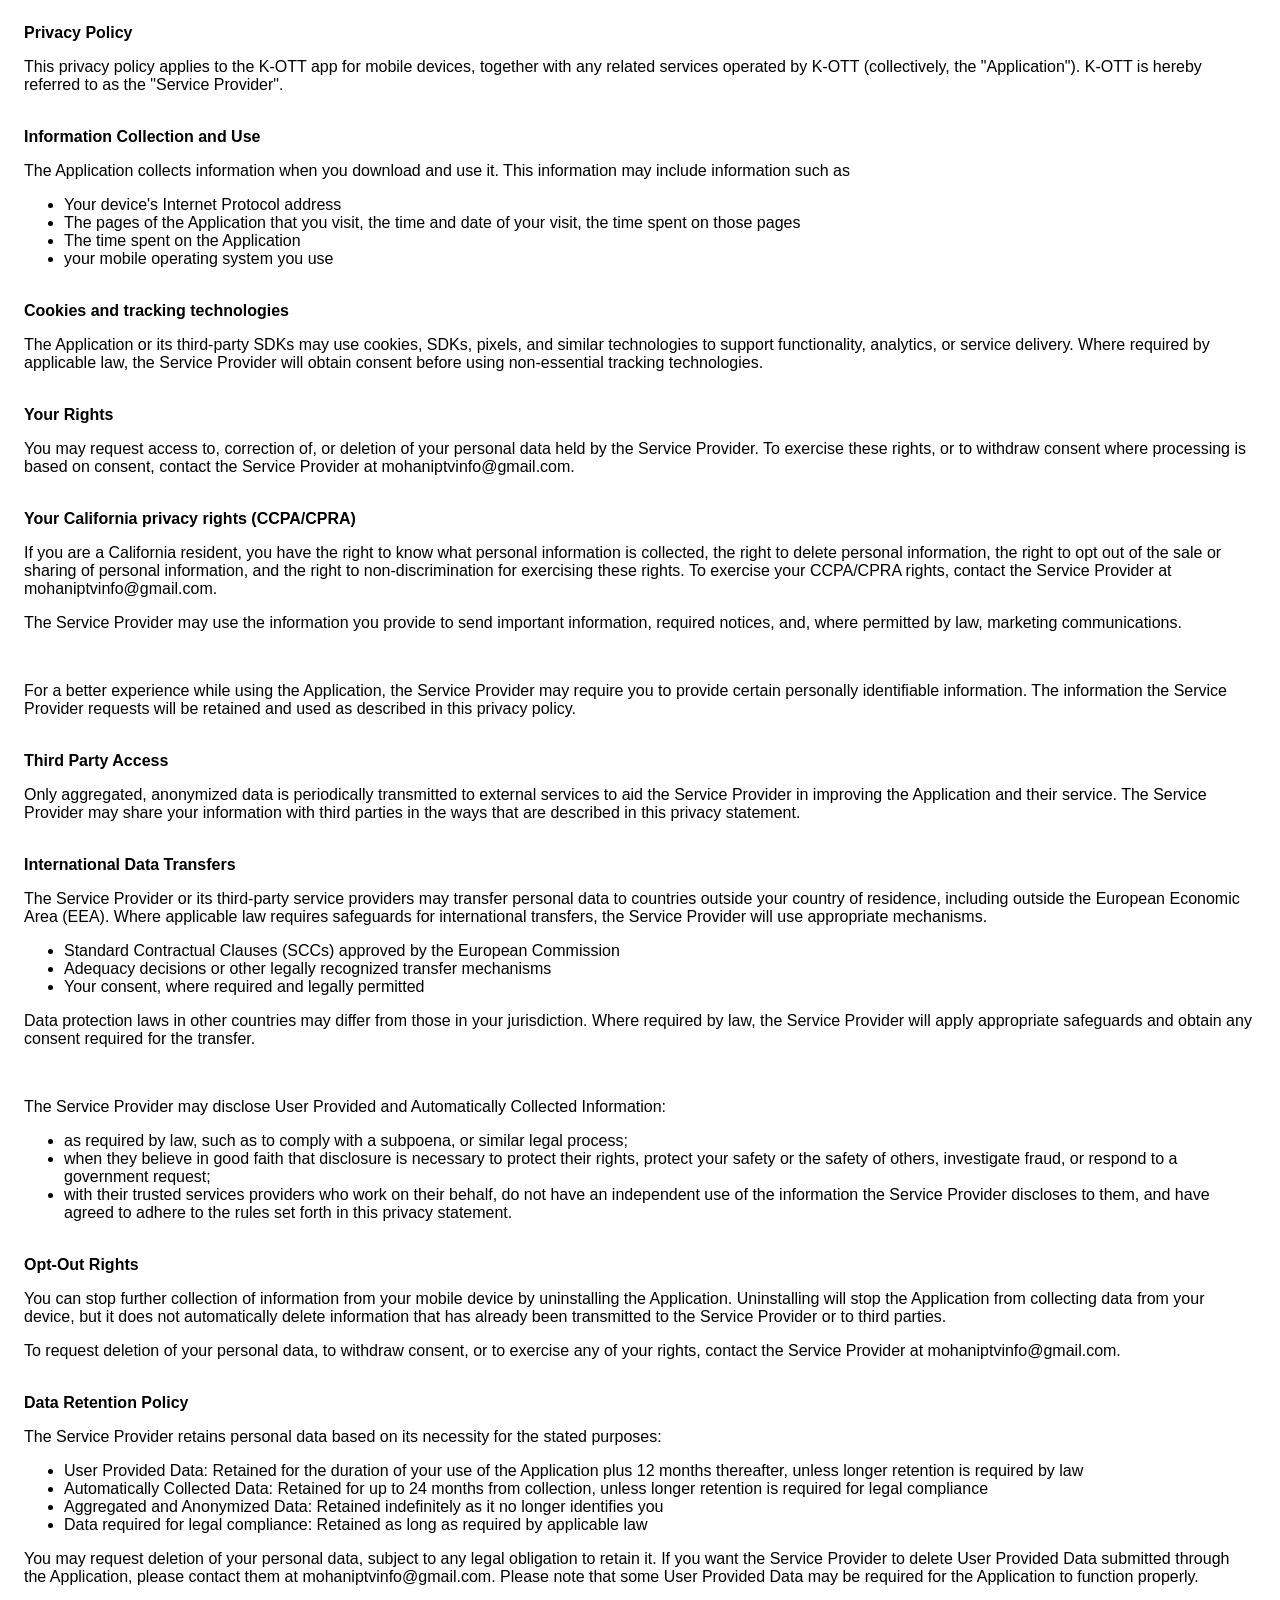
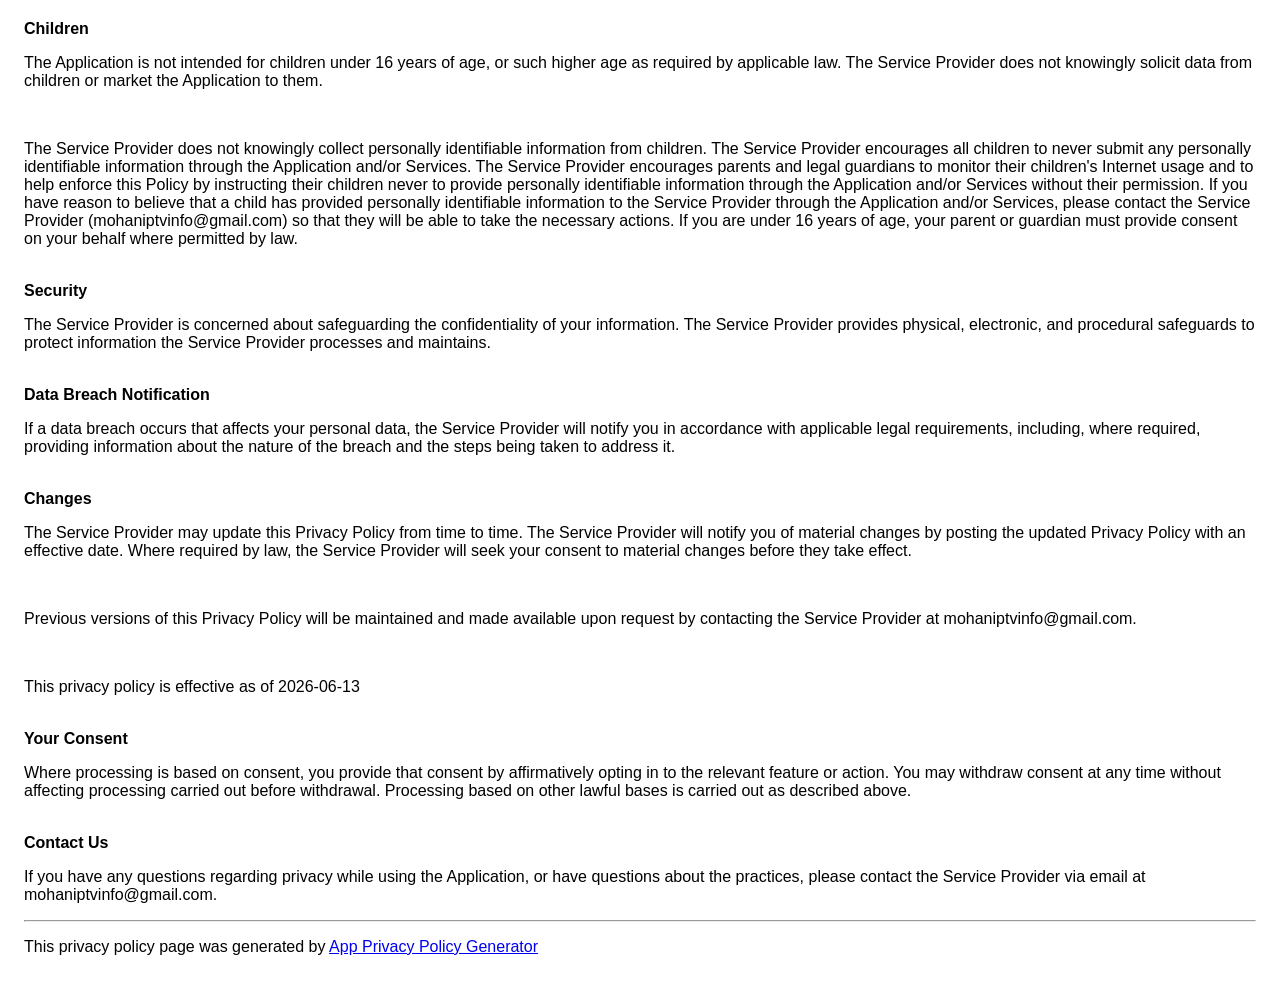
==== policy.html @ e909637a "Add files via upload" ====
<!DOCTYPE html>
    <html>
    <head>
      <meta charset='utf-8'>
      <meta name='viewport' content='width=device-width'>
      <title>Privacy Policy</title>
      <style> body { font-family: 'Helvetica Neue', Helvetica, Arial, sans-serif; padding:1em; } </style>
    </head>
    <body>
    <strong>Privacy Policy</strong><p>This privacy policy applies to the K-OTT app for mobile devices, together with any related services operated by K-OTT (collectively, the "Application"). K-OTT is hereby referred to as the "Service Provider".</p><br><strong>Information Collection and Use</strong><p>The Application collects information when you download and use it. This information may include information such as </p><ul><li>Your device's Internet Protocol address</li><li>The pages of the Application that you visit, the time and date of your visit, the time spent on those pages</li><li>The time spent on the Application</li><li>your mobile operating system you use</li></ul><p></p><br><strong>Cookies and tracking technologies</strong><p>The Application or its third-party SDKs may use cookies, SDKs, pixels, and similar technologies to support functionality, analytics, or service delivery. Where required by applicable law, the Service Provider will obtain consent before using non-essential tracking technologies.</p><!----><br><strong>Your Rights</strong><p>You may request access to, correction of, or deletion of your personal data held by the Service Provider. To exercise these rights, or to withdraw consent where processing is based on consent, contact the Service Provider at mohaniptvinfo@gmail.com.</p><br><strong>Your California privacy rights (CCPA/CPRA)</strong><p>If you are a California resident, you have the right to know what personal information is collected, the right to delete personal information, the right to opt out of the sale or sharing of personal information, and the right to non-discrimination for exercising these rights. To exercise your CCPA/CPRA rights, contact the Service Provider at mohaniptvinfo@gmail.com.</p><!----><p>The Service Provider may use the information you provide to send important information, required notices, and, where permitted by law, marketing communications.</p><br><p>For a better experience while using the Application, the Service Provider may require you to provide certain personally identifiable information. The information the Service Provider requests will be retained and used as described in this privacy policy.</p><br><strong>Third Party Access</strong><p>Only aggregated, anonymized data is periodically transmitted to external services to aid the Service Provider in improving the Application and their service. The Service Provider may share your information with third parties in the ways that are described in this privacy statement.</p><br><strong>International Data Transfers</strong><p>The Service Provider or its third-party service providers may transfer personal data to countries outside your country of residence, including outside the European Economic Area (EEA). Where applicable law requires safeguards for international transfers, the Service Provider will use appropriate mechanisms.</p><ul><li>Standard Contractual Clauses (SCCs) approved by the European Commission</li><li>Adequacy decisions or other legally recognized transfer mechanisms</li><li>Your consent, where required and legally permitted</li></ul><p>Data protection laws in other countries may differ from those in your jurisdiction. Where required by law, the Service Provider will apply appropriate safeguards and obtain any consent required for the transfer.</p><!----><br><p>The Service Provider may disclose User Provided and Automatically Collected Information:</p><ul><li>as required by law, such as to comply with a subpoena, or similar legal process;</li><li>when they believe in good faith that disclosure is necessary to protect their rights, protect your safety or the safety of others, investigate fraud, or respond to a government request;</li><li>with their trusted services providers who work on their behalf, do not have an independent use of the information the Service Provider discloses to them, and have agreed to adhere to the rules set forth in this privacy statement.</li></ul><p></p><br><strong>Opt-Out Rights</strong><div><p>You can stop further collection of information from your mobile device by uninstalling the Application. Uninstalling will stop the Application from collecting data from your device, but it does not automatically delete information that has already been transmitted to the Service Provider or to third parties.</p></div><!----><p>To request deletion of your personal data, to withdraw consent, or to exercise any of your rights, contact the Service Provider at mohaniptvinfo@gmail.com.</p><br><strong>Data Retention Policy</strong><p>The Service Provider retains personal data based on its necessity for the stated purposes:</p><ul><li>User Provided Data: Retained for the duration of your use of the Application plus 12 months thereafter, unless longer retention is required by law</li><li>Automatically Collected Data: Retained for up to 24 months from collection, unless longer retention is required for legal compliance</li><li>Aggregated and Anonymized Data: Retained indefinitely as it no longer identifies you</li><li>Data required for legal compliance: Retained as long as required by applicable law</li></ul><p>You may request deletion of your personal data, subject to any legal obligation to retain it. If you want the Service Provider to delete User Provided Data submitted through the Application, please contact them at mohaniptvinfo@gmail.com. Please note that some User Provided Data may be required for the Application to function properly.</p><br><strong>Children</strong><p>The Application is not intended for children under 16 years of age, or such higher age as required by applicable law. The Service Provider does not knowingly solicit data from children or market the Application to them.</p><div><br><p>The Service Provider does not knowingly collect personally identifiable information from children. The Service Provider encourages all children to never submit any personally identifiable information through the Application and/or Services. The Service Provider encourages parents and legal guardians to monitor their children's Internet usage and to help enforce this Policy by instructing their children never to provide personally identifiable information through the Application and/or Services without their permission. If you have reason to believe that a child has provided personally identifiable information to the Service Provider through the Application and/or Services, please contact the Service Provider <span>(mohaniptvinfo@gmail.com)</span> so that they will be able to take the necessary actions. If you are under 16 years of age, your parent or guardian must provide consent on your behalf where permitted by law.</p></div><br><strong>Security</strong><p>The Service Provider is concerned about safeguarding the confidentiality of your information. The Service Provider provides physical, electronic, and procedural safeguards to protect information the Service Provider processes and maintains.</p><br><strong>Data Breach Notification</strong><p>If a data breach occurs that affects your personal data, the Service Provider will notify you in accordance with applicable legal requirements, including, where required, providing information about the nature of the breach and the steps being taken to address it.</p><br><strong>Changes</strong><p>The Service Provider may update this Privacy Policy from time to time. The Service Provider will notify you of material changes by posting the updated Privacy Policy with an effective date. Where required by law, the Service Provider will seek your consent to material changes before they take effect.</p><br><p>Previous versions of this Privacy Policy will be maintained and made available upon request by contacting the Service Provider at mohaniptvinfo@gmail.com.</p><br><p>This privacy policy is effective as of 2026-06-13</p><br><strong>Your Consent</strong><p>Where processing is based on consent, you provide that consent by affirmatively opting in to the relevant feature or action. You may withdraw consent at any time without affecting processing carried out before withdrawal. Processing based on other lawful bases is carried out as described above.</p><br><strong>Contact Us</strong><p>If you have any questions regarding privacy while using the Application, or have questions about the practices, please contact the Service Provider via email at mohaniptvinfo@gmail.com.</p><hr><p>This privacy policy page was generated by <a href="https://app-privacy-policy-generator.nisrulz.com/" target="_blank" rel="noopener noreferrer">App Privacy Policy Generator</a></p>
    </body>
    </html>
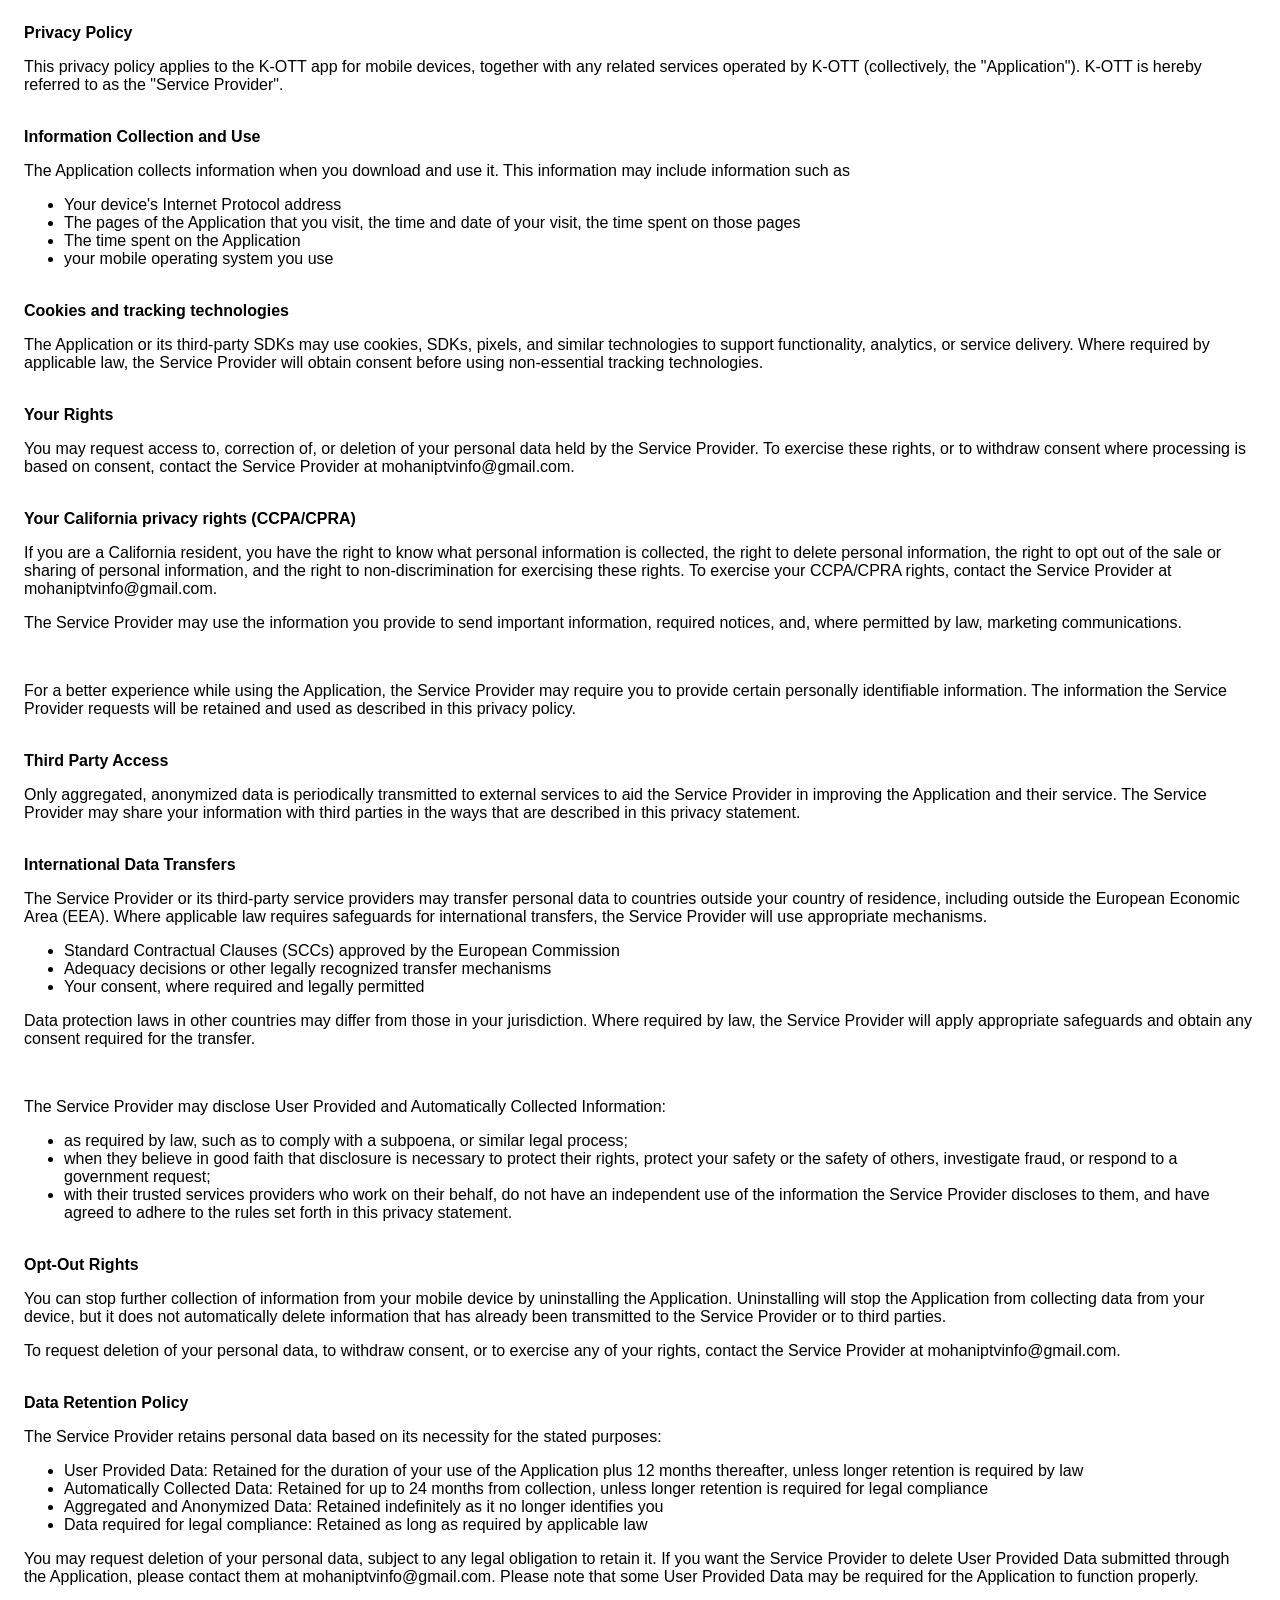
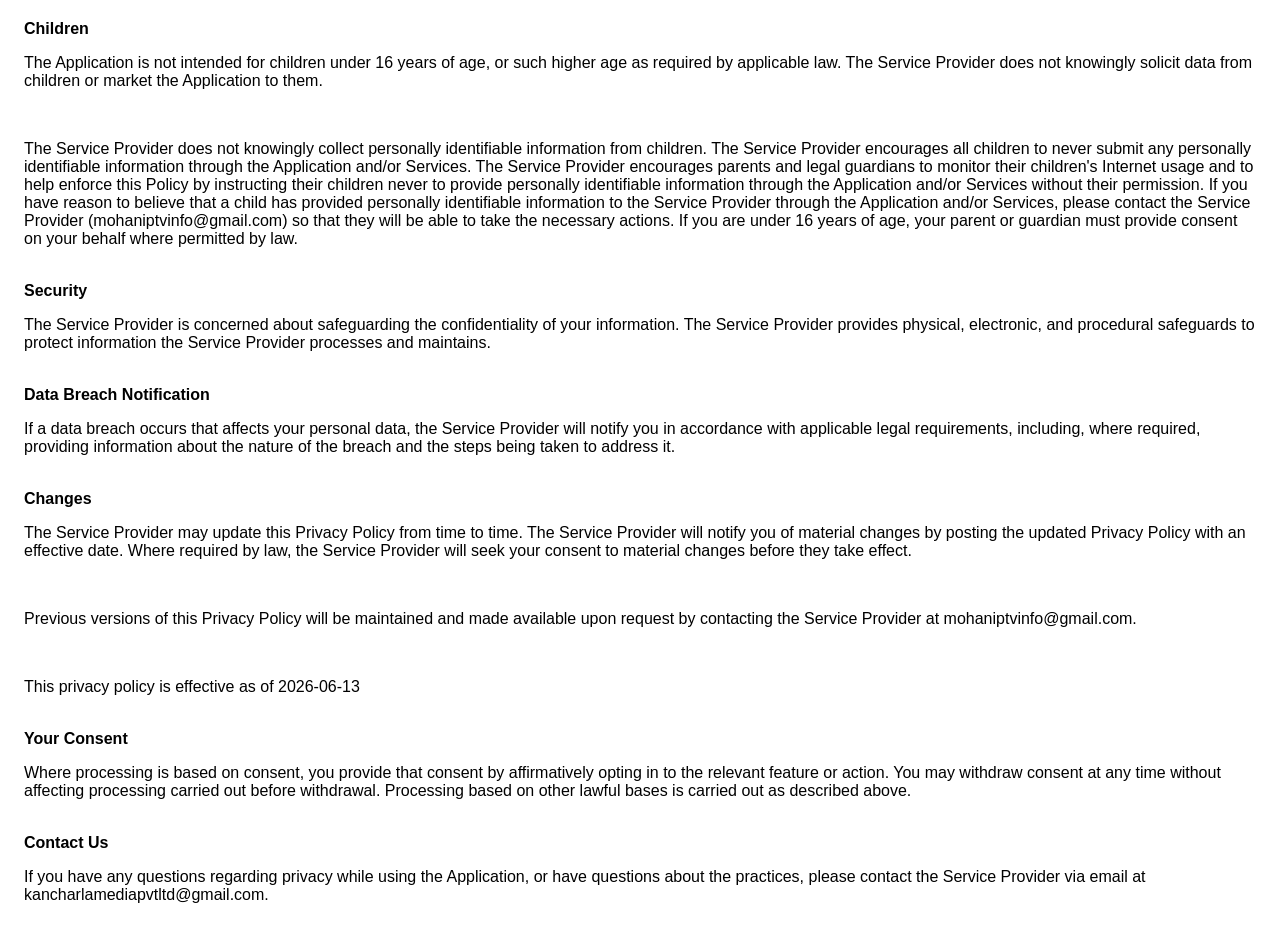
==== commit 883fb79c: "Add files via upload" ====
--- a/policy.html
+++ b/policy.html
@@ -7,6 +7,6 @@
       <style> body { font-family: 'Helvetica Neue', Helvetica, Arial, sans-serif; padding:1em; } </style>
     </head>
     <body>
-    <strong>Privacy Policy</strong><p>This privacy policy applies to the K-OTT app for mobile devices, together with any related services operated by K-OTT (collectively, the "Application"). K-OTT is hereby referred to as the "Service Provider".</p><br><strong>Information Collection and Use</strong><p>The Application collects information when you download and use it. This information may include information such as </p><ul><li>Your device's Internet Protocol address</li><li>The pages of the Application that you visit, the time and date of your visit, the time spent on those pages</li><li>The time spent on the Application</li><li>your mobile operating system you use</li></ul><p></p><br><strong>Cookies and tracking technologies</strong><p>The Application or its third-party SDKs may use cookies, SDKs, pixels, and similar technologies to support functionality, analytics, or service delivery. Where required by applicable law, the Service Provider will obtain consent before using non-essential tracking technologies.</p><!----><br><strong>Your Rights</strong><p>You may request access to, correction of, or deletion of your personal data held by the Service Provider. To exercise these rights, or to withdraw consent where processing is based on consent, contact the Service Provider at mohaniptvinfo@gmail.com.</p><br><strong>Your California privacy rights (CCPA/CPRA)</strong><p>If you are a California resident, you have the right to know what personal information is collected, the right to delete personal information, the right to opt out of the sale or sharing of personal information, and the right to non-discrimination for exercising these rights. To exercise your CCPA/CPRA rights, contact the Service Provider at mohaniptvinfo@gmail.com.</p><!----><p>The Service Provider may use the information you provide to send important information, required notices, and, where permitted by law, marketing communications.</p><br><p>For a better experience while using the Application, the Service Provider may require you to provide certain personally identifiable information. The information the Service Provider requests will be retained and used as described in this privacy policy.</p><br><strong>Third Party Access</strong><p>Only aggregated, anonymized data is periodically transmitted to external services to aid the Service Provider in improving the Application and their service. The Service Provider may share your information with third parties in the ways that are described in this privacy statement.</p><br><strong>International Data Transfers</strong><p>The Service Provider or its third-party service providers may transfer personal data to countries outside your country of residence, including outside the European Economic Area (EEA). Where applicable law requires safeguards for international transfers, the Service Provider will use appropriate mechanisms.</p><ul><li>Standard Contractual Clauses (SCCs) approved by the European Commission</li><li>Adequacy decisions or other legally recognized transfer mechanisms</li><li>Your consent, where required and legally permitted</li></ul><p>Data protection laws in other countries may differ from those in your jurisdiction. Where required by law, the Service Provider will apply appropriate safeguards and obtain any consent required for the transfer.</p><!----><br><p>The Service Provider may disclose User Provided and Automatically Collected Information:</p><ul><li>as required by law, such as to comply with a subpoena, or similar legal process;</li><li>when they believe in good faith that disclosure is necessary to protect their rights, protect your safety or the safety of others, investigate fraud, or respond to a government request;</li><li>with their trusted services providers who work on their behalf, do not have an independent use of the information the Service Provider discloses to them, and have agreed to adhere to the rules set forth in this privacy statement.</li></ul><p></p><br><strong>Opt-Out Rights</strong><div><p>You can stop further collection of information from your mobile device by uninstalling the Application. Uninstalling will stop the Application from collecting data from your device, but it does not automatically delete information that has already been transmitted to the Service Provider or to third parties.</p></div><!----><p>To request deletion of your personal data, to withdraw consent, or to exercise any of your rights, contact the Service Provider at mohaniptvinfo@gmail.com.</p><br><strong>Data Retention Policy</strong><p>The Service Provider retains personal data based on its necessity for the stated purposes:</p><ul><li>User Provided Data: Retained for the duration of your use of the Application plus 12 months thereafter, unless longer retention is required by law</li><li>Automatically Collected Data: Retained for up to 24 months from collection, unless longer retention is required for legal compliance</li><li>Aggregated and Anonymized Data: Retained indefinitely as it no longer identifies you</li><li>Data required for legal compliance: Retained as long as required by applicable law</li></ul><p>You may request deletion of your personal data, subject to any legal obligation to retain it. If you want the Service Provider to delete User Provided Data submitted through the Application, please contact them at mohaniptvinfo@gmail.com. Please note that some User Provided Data may be required for the Application to function properly.</p><br><strong>Children</strong><p>The Application is not intended for children under 16 years of age, or such higher age as required by applicable law. The Service Provider does not knowingly solicit data from children or market the Application to them.</p><div><br><p>The Service Provider does not knowingly collect personally identifiable information from children. The Service Provider encourages all children to never submit any personally identifiable information through the Application and/or Services. The Service Provider encourages parents and legal guardians to monitor their children's Internet usage and to help enforce this Policy by instructing their children never to provide personally identifiable information through the Application and/or Services without their permission. If you have reason to believe that a child has provided personally identifiable information to the Service Provider through the Application and/or Services, please contact the Service Provider <span>(mohaniptvinfo@gmail.com)</span> so that they will be able to take the necessary actions. If you are under 16 years of age, your parent or guardian must provide consent on your behalf where permitted by law.</p></div><br><strong>Security</strong><p>The Service Provider is concerned about safeguarding the confidentiality of your information. The Service Provider provides physical, electronic, and procedural safeguards to protect information the Service Provider processes and maintains.</p><br><strong>Data Breach Notification</strong><p>If a data breach occurs that affects your personal data, the Service Provider will notify you in accordance with applicable legal requirements, including, where required, providing information about the nature of the breach and the steps being taken to address it.</p><br><strong>Changes</strong><p>The Service Provider may update this Privacy Policy from time to time. The Service Provider will notify you of material changes by posting the updated Privacy Policy with an effective date. Where required by law, the Service Provider will seek your consent to material changes before they take effect.</p><br><p>Previous versions of this Privacy Policy will be maintained and made available upon request by contacting the Service Provider at mohaniptvinfo@gmail.com.</p><br><p>This privacy policy is effective as of 2026-06-13</p><br><strong>Your Consent</strong><p>Where processing is based on consent, you provide that consent by affirmatively opting in to the relevant feature or action. You may withdraw consent at any time without affecting processing carried out before withdrawal. Processing based on other lawful bases is carried out as described above.</p><br><strong>Contact Us</strong><p>If you have any questions regarding privacy while using the Application, or have questions about the practices, please contact the Service Provider via email at mohaniptvinfo@gmail.com.</p><hr><p>This privacy policy page was generated by <a href="https://app-privacy-policy-generator.nisrulz.com/" target="_blank" rel="noopener noreferrer">App Privacy Policy Generator</a></p>
+    <strong>Privacy Policy</strong><p>This privacy policy applies to the K-OTT app for mobile devices, together with any related services operated by K-OTT (collectively, the "Application"). K-OTT is hereby referred to as the "Service Provider".</p><br><strong>Information Collection and Use</strong><p>The Application collects information when you download and use it. This information may include information such as </p><ul><li>Your device's Internet Protocol address</li><li>The pages of the Application that you visit, the time and date of your visit, the time spent on those pages</li><li>The time spent on the Application</li><li>your mobile operating system you use</li></ul><p></p><br><strong>Cookies and tracking technologies</strong><p>The Application or its third-party SDKs may use cookies, SDKs, pixels, and similar technologies to support functionality, analytics, or service delivery. Where required by applicable law, the Service Provider will obtain consent before using non-essential tracking technologies.</p><!----><br><strong>Your Rights</strong><p>You may request access to, correction of, or deletion of your personal data held by the Service Provider. To exercise these rights, or to withdraw consent where processing is based on consent, contact the Service Provider at mohaniptvinfo@gmail.com.</p><br><strong>Your California privacy rights (CCPA/CPRA)</strong><p>If you are a California resident, you have the right to know what personal information is collected, the right to delete personal information, the right to opt out of the sale or sharing of personal information, and the right to non-discrimination for exercising these rights. To exercise your CCPA/CPRA rights, contact the Service Provider at mohaniptvinfo@gmail.com.</p><!----><p>The Service Provider may use the information you provide to send important information, required notices, and, where permitted by law, marketing communications.</p><br><p>For a better experience while using the Application, the Service Provider may require you to provide certain personally identifiable information. The information the Service Provider requests will be retained and used as described in this privacy policy.</p><br><strong>Third Party Access</strong><p>Only aggregated, anonymized data is periodically transmitted to external services to aid the Service Provider in improving the Application and their service. The Service Provider may share your information with third parties in the ways that are described in this privacy statement.</p><br><strong>International Data Transfers</strong><p>The Service Provider or its third-party service providers may transfer personal data to countries outside your country of residence, including outside the European Economic Area (EEA). Where applicable law requires safeguards for international transfers, the Service Provider will use appropriate mechanisms.</p><ul><li>Standard Contractual Clauses (SCCs) approved by the European Commission</li><li>Adequacy decisions or other legally recognized transfer mechanisms</li><li>Your consent, where required and legally permitted</li></ul><p>Data protection laws in other countries may differ from those in your jurisdiction. Where required by law, the Service Provider will apply appropriate safeguards and obtain any consent required for the transfer.</p><!----><br><p>The Service Provider may disclose User Provided and Automatically Collected Information:</p><ul><li>as required by law, such as to comply with a subpoena, or similar legal process;</li><li>when they believe in good faith that disclosure is necessary to protect their rights, protect your safety or the safety of others, investigate fraud, or respond to a government request;</li><li>with their trusted services providers who work on their behalf, do not have an independent use of the information the Service Provider discloses to them, and have agreed to adhere to the rules set forth in this privacy statement.</li></ul><p></p><br><strong>Opt-Out Rights</strong><div><p>You can stop further collection of information from your mobile device by uninstalling the Application. Uninstalling will stop the Application from collecting data from your device, but it does not automatically delete information that has already been transmitted to the Service Provider or to third parties.</p></div><!----><p>To request deletion of your personal data, to withdraw consent, or to exercise any of your rights, contact the Service Provider at mohaniptvinfo@gmail.com.</p><br><strong>Data Retention Policy</strong><p>The Service Provider retains personal data based on its necessity for the stated purposes:</p><ul><li>User Provided Data: Retained for the duration of your use of the Application plus 12 months thereafter, unless longer retention is required by law</li><li>Automatically Collected Data: Retained for up to 24 months from collection, unless longer retention is required for legal compliance</li><li>Aggregated and Anonymized Data: Retained indefinitely as it no longer identifies you</li><li>Data required for legal compliance: Retained as long as required by applicable law</li></ul><p>You may request deletion of your personal data, subject to any legal obligation to retain it. If you want the Service Provider to delete User Provided Data submitted through the Application, please contact them at mohaniptvinfo@gmail.com. Please note that some User Provided Data may be required for the Application to function properly.</p><br><strong>Children</strong><p>The Application is not intended for children under 16 years of age, or such higher age as required by applicable law. The Service Provider does not knowingly solicit data from children or market the Application to them.</p><div><br><p>The Service Provider does not knowingly collect personally identifiable information from children. The Service Provider encourages all children to never submit any personally identifiable information through the Application and/or Services. The Service Provider encourages parents and legal guardians to monitor their children's Internet usage and to help enforce this Policy by instructing their children never to provide personally identifiable information through the Application and/or Services without their permission. If you have reason to believe that a child has provided personally identifiable information to the Service Provider through the Application and/or Services, please contact the Service Provider <span>(mohaniptvinfo@gmail.com)</span> so that they will be able to take the necessary actions. If you are under 16 years of age, your parent or guardian must provide consent on your behalf where permitted by law.</p></div><br><strong>Security</strong><p>The Service Provider is concerned about safeguarding the confidentiality of your information. The Service Provider provides physical, electronic, and procedural safeguards to protect information the Service Provider processes and maintains.</p><br><strong>Data Breach Notification</strong><p>If a data breach occurs that affects your personal data, the Service Provider will notify you in accordance with applicable legal requirements, including, where required, providing information about the nature of the breach and the steps being taken to address it.</p><br><strong>Changes</strong><p>The Service Provider may update this Privacy Policy from time to time. The Service Provider will notify you of material changes by posting the updated Privacy Policy with an effective date. Where required by law, the Service Provider will seek your consent to material changes before they take effect.</p><br><p>Previous versions of this Privacy Policy will be maintained and made available upon request by contacting the Service Provider at mohaniptvinfo@gmail.com.</p><br><p>This privacy policy is effective as of 2026-06-13</p><br><strong>Your Consent</strong><p>Where processing is based on consent, you provide that consent by affirmatively opting in to the relevant feature or action. You may withdraw consent at any time without affecting processing carried out before withdrawal. Processing based on other lawful bases is carried out as described above.</p><br><strong>Contact Us</strong><p>If you have any questions regarding privacy while using the Application, or have questions about the practices, please contact the Service Provider via email at kancharlamediapvtltd@gmail.com.</p>
     </body>
     </html>
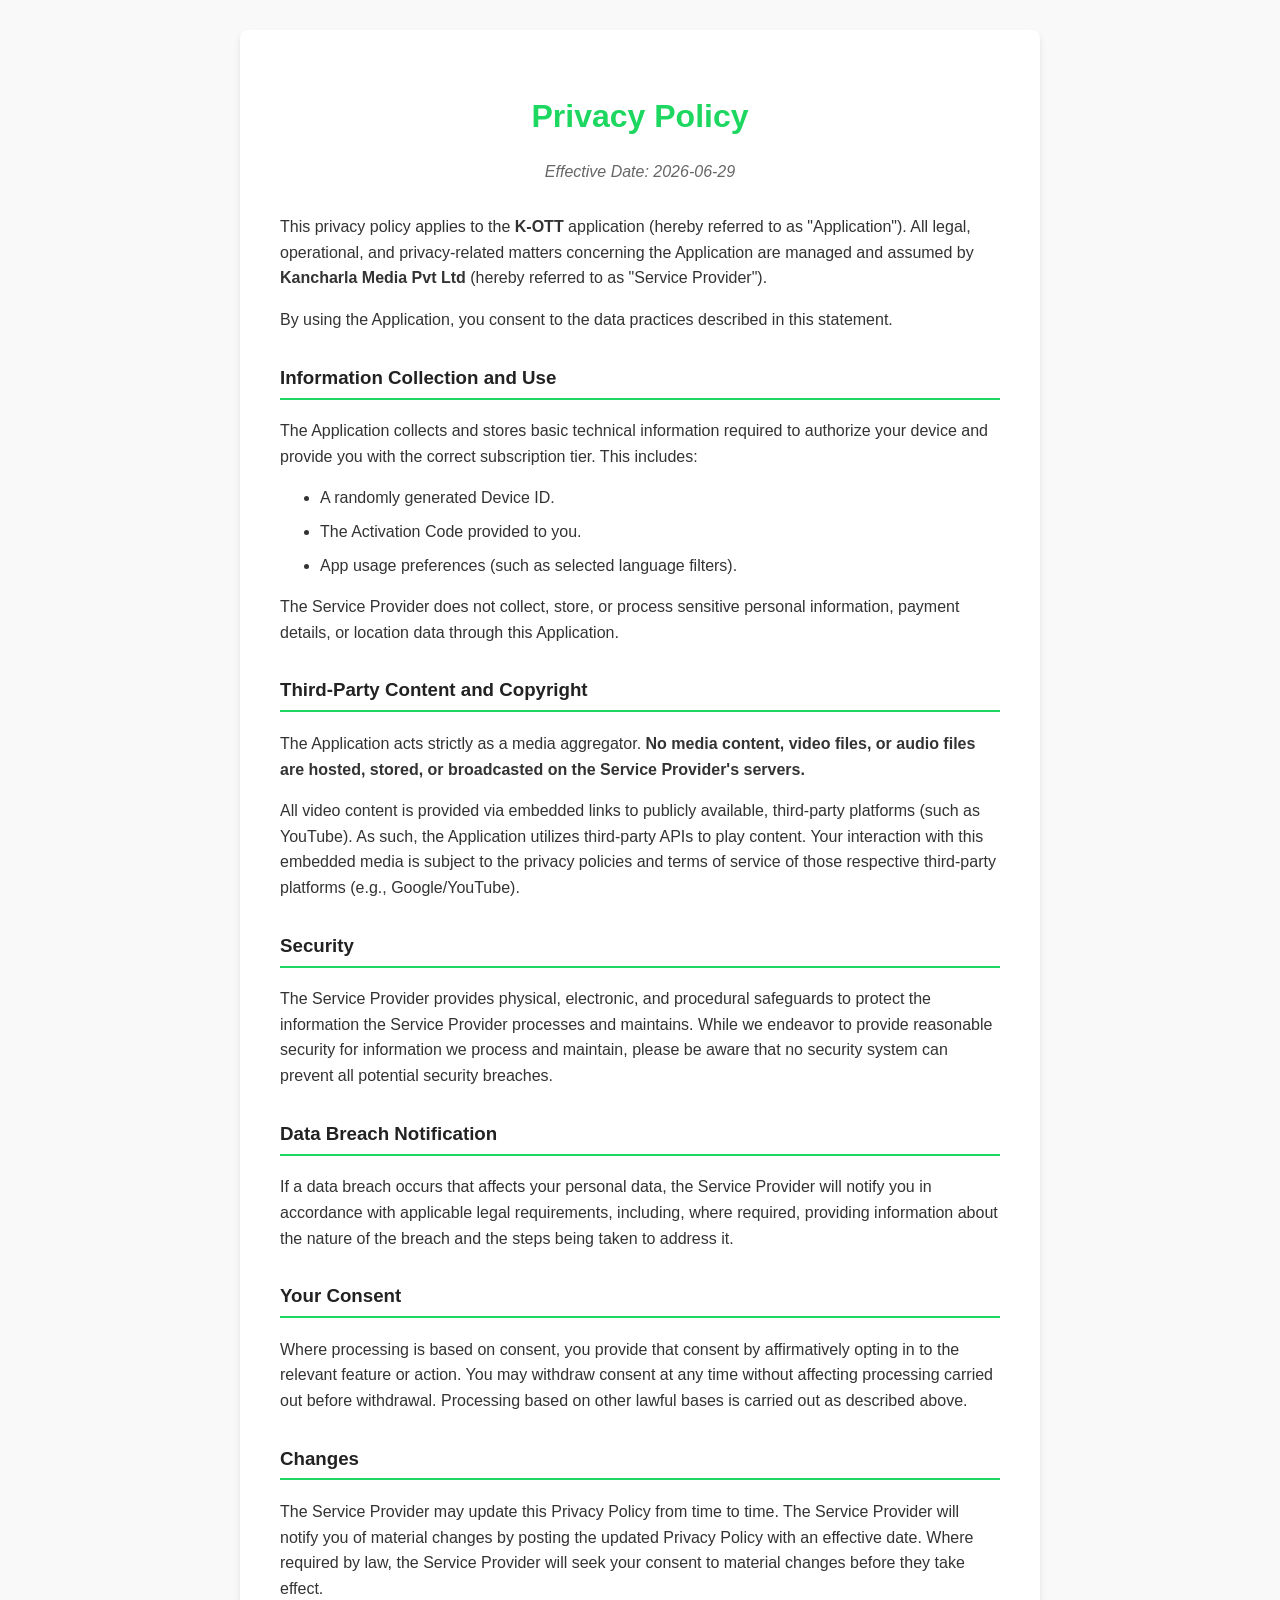
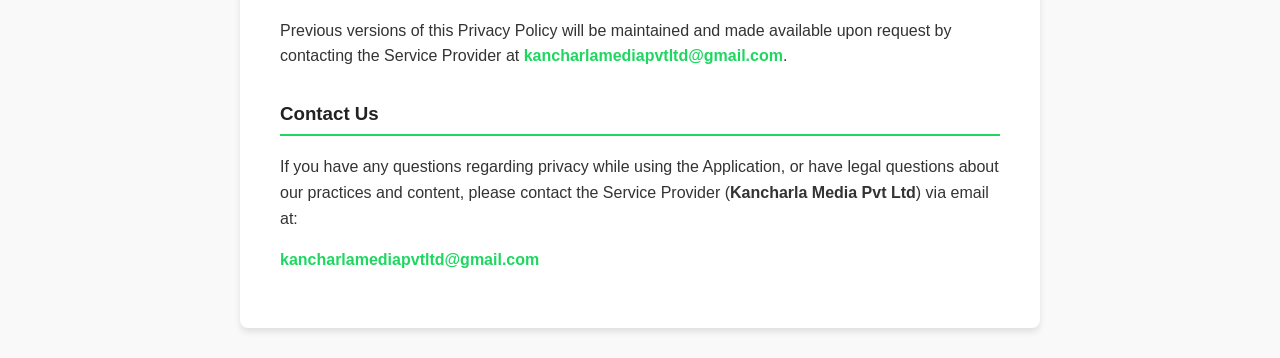
==== commit 2643b4b4: "Add files via upload" ====
--- a/policy.html
+++ b/policy.html
@@ -1,12 +1,101 @@
 <!DOCTYPE html>
-    <html>
-    <head>
-      <meta charset='utf-8'>
-      <meta name='viewport' content='width=device-width'>
-      <title>Privacy Policy</title>
-      <style> body { font-family: 'Helvetica Neue', Helvetica, Arial, sans-serif; padding:1em; } </style>
-    </head>
-    <body>
-    <strong>Privacy Policy</strong><p>This privacy policy applies to the K-OTT app for mobile devices, together with any related services operated by K-OTT (collectively, the "Application"). K-OTT is hereby referred to as the "Service Provider".</p><br><strong>Information Collection and Use</strong><p>The Application collects information when you download and use it. This information may include information such as </p><ul><li>Your device's Internet Protocol address</li><li>The pages of the Application that you visit, the time and date of your visit, the time spent on those pages</li><li>The time spent on the Application</li><li>your mobile operating system you use</li></ul><p></p><br><strong>Cookies and tracking technologies</strong><p>The Application or its third-party SDKs may use cookies, SDKs, pixels, and similar technologies to support functionality, analytics, or service delivery. Where required by applicable law, the Service Provider will obtain consent before using non-essential tracking technologies.</p><!----><br><strong>Your Rights</strong><p>You may request access to, correction of, or deletion of your personal data held by the Service Provider. To exercise these rights, or to withdraw consent where processing is based on consent, contact the Service Provider at mohaniptvinfo@gmail.com.</p><br><strong>Your California privacy rights (CCPA/CPRA)</strong><p>If you are a California resident, you have the right to know what personal information is collected, the right to delete personal information, the right to opt out of the sale or sharing of personal information, and the right to non-discrimination for exercising these rights. To exercise your CCPA/CPRA rights, contact the Service Provider at mohaniptvinfo@gmail.com.</p><!----><p>The Service Provider may use the information you provide to send important information, required notices, and, where permitted by law, marketing communications.</p><br><p>For a better experience while using the Application, the Service Provider may require you to provide certain personally identifiable information. The information the Service Provider requests will be retained and used as described in this privacy policy.</p><br><strong>Third Party Access</strong><p>Only aggregated, anonymized data is periodically transmitted to external services to aid the Service Provider in improving the Application and their service. The Service Provider may share your information with third parties in the ways that are described in this privacy statement.</p><br><strong>International Data Transfers</strong><p>The Service Provider or its third-party service providers may transfer personal data to countries outside your country of residence, including outside the European Economic Area (EEA). Where applicable law requires safeguards for international transfers, the Service Provider will use appropriate mechanisms.</p><ul><li>Standard Contractual Clauses (SCCs) approved by the European Commission</li><li>Adequacy decisions or other legally recognized transfer mechanisms</li><li>Your consent, where required and legally permitted</li></ul><p>Data protection laws in other countries may differ from those in your jurisdiction. Where required by law, the Service Provider will apply appropriate safeguards and obtain any consent required for the transfer.</p><!----><br><p>The Service Provider may disclose User Provided and Automatically Collected Information:</p><ul><li>as required by law, such as to comply with a subpoena, or similar legal process;</li><li>when they believe in good faith that disclosure is necessary to protect their rights, protect your safety or the safety of others, investigate fraud, or respond to a government request;</li><li>with their trusted services providers who work on their behalf, do not have an independent use of the information the Service Provider discloses to them, and have agreed to adhere to the rules set forth in this privacy statement.</li></ul><p></p><br><strong>Opt-Out Rights</strong><div><p>You can stop further collection of information from your mobile device by uninstalling the Application. Uninstalling will stop the Application from collecting data from your device, but it does not automatically delete information that has already been transmitted to the Service Provider or to third parties.</p></div><!----><p>To request deletion of your personal data, to withdraw consent, or to exercise any of your rights, contact the Service Provider at mohaniptvinfo@gmail.com.</p><br><strong>Data Retention Policy</strong><p>The Service Provider retains personal data based on its necessity for the stated purposes:</p><ul><li>User Provided Data: Retained for the duration of your use of the Application plus 12 months thereafter, unless longer retention is required by law</li><li>Automatically Collected Data: Retained for up to 24 months from collection, unless longer retention is required for legal compliance</li><li>Aggregated and Anonymized Data: Retained indefinitely as it no longer identifies you</li><li>Data required for legal compliance: Retained as long as required by applicable law</li></ul><p>You may request deletion of your personal data, subject to any legal obligation to retain it. If you want the Service Provider to delete User Provided Data submitted through the Application, please contact them at mohaniptvinfo@gmail.com. Please note that some User Provided Data may be required for the Application to function properly.</p><br><strong>Children</strong><p>The Application is not intended for children under 16 years of age, or such higher age as required by applicable law. The Service Provider does not knowingly solicit data from children or market the Application to them.</p><div><br><p>The Service Provider does not knowingly collect personally identifiable information from children. The Service Provider encourages all children to never submit any personally identifiable information through the Application and/or Services. The Service Provider encourages parents and legal guardians to monitor their children's Internet usage and to help enforce this Policy by instructing their children never to provide personally identifiable information through the Application and/or Services without their permission. If you have reason to believe that a child has provided personally identifiable information to the Service Provider through the Application and/or Services, please contact the Service Provider <span>(mohaniptvinfo@gmail.com)</span> so that they will be able to take the necessary actions. If you are under 16 years of age, your parent or guardian must provide consent on your behalf where permitted by law.</p></div><br><strong>Security</strong><p>The Service Provider is concerned about safeguarding the confidentiality of your information. The Service Provider provides physical, electronic, and procedural safeguards to protect information the Service Provider processes and maintains.</p><br><strong>Data Breach Notification</strong><p>If a data breach occurs that affects your personal data, the Service Provider will notify you in accordance with applicable legal requirements, including, where required, providing information about the nature of the breach and the steps being taken to address it.</p><br><strong>Changes</strong><p>The Service Provider may update this Privacy Policy from time to time. The Service Provider will notify you of material changes by posting the updated Privacy Policy with an effective date. Where required by law, the Service Provider will seek your consent to material changes before they take effect.</p><br><p>Previous versions of this Privacy Policy will be maintained and made available upon request by contacting the Service Provider at mohaniptvinfo@gmail.com.</p><br><p>This privacy policy is effective as of 2026-06-13</p><br><strong>Your Consent</strong><p>Where processing is based on consent, you provide that consent by affirmatively opting in to the relevant feature or action. You may withdraw consent at any time without affecting processing carried out before withdrawal. Processing based on other lawful bases is carried out as described above.</p><br><strong>Contact Us</strong><p>If you have any questions regarding privacy while using the Application, or have questions about the practices, please contact the Service Provider via email at kancharlamediapvtltd@gmail.com.</p>
-    </body>
-    </html>+<html lang="en">
+<head>
+    <meta charset="UTF-8">
+    <meta name="viewport" content="width=device-width, initial-scale=1.0">
+    <title>Privacy Policy - K-OTT</title>
+    <style>
+        body {
+            font-family: 'Segoe UI', Tahoma, Geneva, Verdana, sans-serif;
+            line-height: 1.6;
+            color: #333333;
+            max-width: 800px;
+            margin: 0 auto;
+            padding: 30px 20px;
+            background-color: #f9f9f9;
+        }
+        .container {
+            background-color: #ffffff;
+            padding: 40px;
+            border-radius: 8px;
+            box-shadow: 0 4px 6px rgba(0,0,0,0.1);
+        }
+        h1 {
+            color: #1ed760; /* K-OTT Green */
+            text-align: center;
+            margin-bottom: 5px;
+        }
+        .effective-date {
+            text-align: center;
+            color: #666666;
+            font-style: italic;
+            margin-bottom: 30px;
+        }
+        h3 {
+            color: #222222;
+            border-bottom: 2px solid #1ed760;
+            padding-bottom: 5px;
+            margin-top: 30px;
+        }
+        p {
+            margin-bottom: 15px;
+        }
+        ul {
+            margin-bottom: 15px;
+        }
+        li {
+            margin-bottom: 8px;
+        }
+        a {
+            color: #1ed760;
+            text-decoration: none;
+            font-weight: bold;
+        }
+        a:hover {
+            text-decoration: underline;
+        }
+    </style>
+</head>
+<body>
+
+    <div class="container">
+        <h1>Privacy Policy</h1>
+        <p class="effective-date">Effective Date: 2026-06-29</p>
+
+        <p>This privacy policy applies to the <strong>K-OTT</strong> application (hereby referred to as "Application"). All legal, operational, and privacy-related matters concerning the Application are managed and assumed by <strong>Kancharla Media Pvt Ltd</strong> (hereby referred to as "Service Provider").</p>
+        
+        <p>By using the Application, you consent to the data practices described in this statement.</p>
+
+        <h3>Information Collection and Use</h3>
+        <p>The Application collects and stores basic technical information required to authorize your device and provide you with the correct subscription tier. This includes:</p>
+        <ul>
+            <li>A randomly generated Device ID.</li>
+            <li>The Activation Code provided to you.</li>
+            <li>App usage preferences (such as selected language filters).</li>
+        </ul>
+        <p>The Service Provider does not collect, store, or process sensitive personal information, payment details, or location data through this Application.</p>
+
+        <h3>Third-Party Content and Copyright</h3>
+        <p>The Application acts strictly as a media aggregator. <strong>No media content, video files, or audio files are hosted, stored, or broadcasted on the Service Provider's servers.</strong></p>
+        <p>All video content is provided via embedded links to publicly available, third-party platforms (such as YouTube). As such, the Application utilizes third-party APIs to play content. Your interaction with this embedded media is subject to the privacy policies and terms of service of those respective third-party platforms (e.g., Google/YouTube).</p>
+
+        <h3>Security</h3>
+        <p>The Service Provider provides physical, electronic, and procedural safeguards to protect the information the Service Provider processes and maintains. While we endeavor to provide reasonable security for information we process and maintain, please be aware that no security system can prevent all potential security breaches.</p>
+
+        <h3>Data Breach Notification</h3>
+        <p>If a data breach occurs that affects your personal data, the Service Provider will notify you in accordance with applicable legal requirements, including, where required, providing information about the nature of the breach and the steps being taken to address it.</p>
+
+        <h3>Your Consent</h3>
+        <p>Where processing is based on consent, you provide that consent by affirmatively opting in to the relevant feature or action. You may withdraw consent at any time without affecting processing carried out before withdrawal. Processing based on other lawful bases is carried out as described above.</p>
+
+        <h3>Changes</h3>
+        <p>The Service Provider may update this Privacy Policy from time to time. The Service Provider will notify you of material changes by posting the updated Privacy Policy with an effective date. Where required by law, the Service Provider will seek your consent to material changes before they take effect.</p>
+        <p>Previous versions of this Privacy Policy will be maintained and made available upon request by contacting the Service Provider at <a href="mailto:kancharlamediapvtltd@gmail.com">kancharlamediapvtltd@gmail.com</a>.</p>
+
+        <h3>Contact Us</h3>
+        <p>If you have any questions regarding privacy while using the Application, or have legal questions about our practices and content, please contact the Service Provider (<strong>Kancharla Media Pvt Ltd</strong>) via email at:</p>
+        <p><a href="mailto:kancharlamediapvtltd@gmail.com">kancharlamediapvtltd@gmail.com</a></p>
+    </div>
+
+</body>
+</html>
